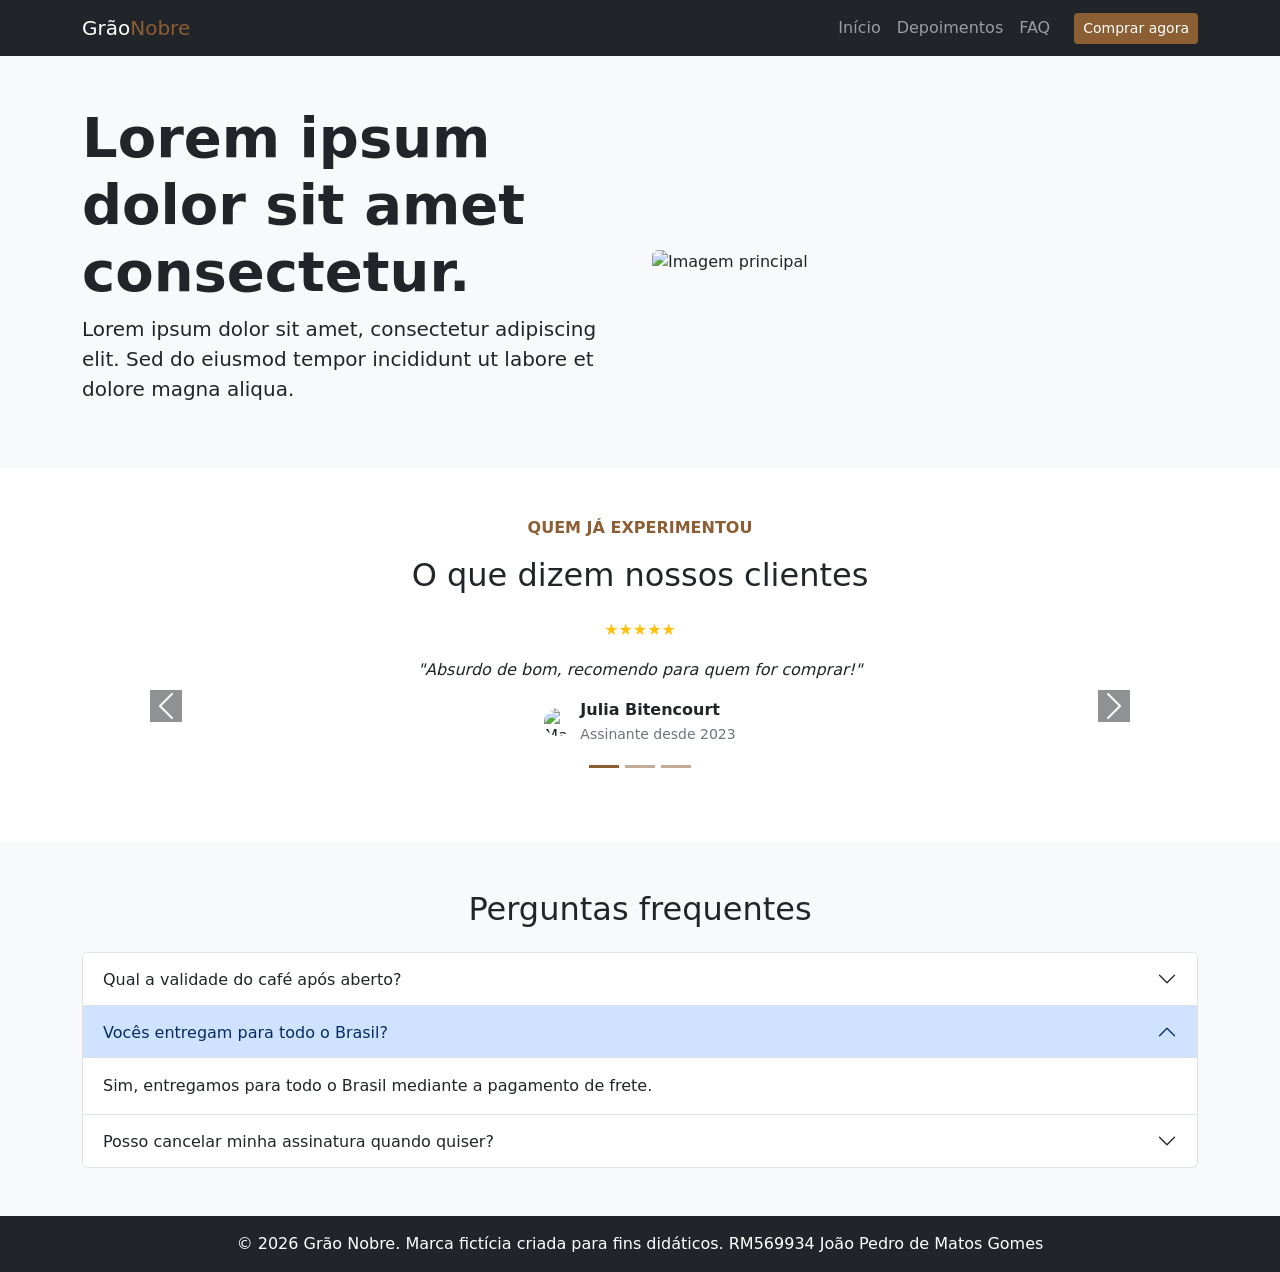
==== index.html @ 816b06cb "Atividade bootstrap frontend" ====
<!DOCTYPE html>
<html lang="pt-BR">
<head>
  <meta charset="UTF-8">
  <meta name="viewport" content="width=device-width, initial-scale=1.0">
  <title>Grão Nobre</title>
  <link href="https://cdn.jsdelivr.net/npm/bootstrap@5.3.3/dist/css/bootstrap.min.css" rel="stylesheet">
  <style>
    .texto-marrom { color: #8b5e34; }
    .botao-marrom { background-color: #8b5e34; color: white; }
    .foto-cliente { width: 28px; height: 28px; }
    .carousel-indicators [data-bs-target] { background-color: #8b5e34; }
  </style>
</head>
<body>

  <nav class="navbar navbar-expand-lg bg-dark navbar-dark">
    <div class="container">
      <a class="navbar-brand" href="#inicio">Grão<span class="texto-marrom">Nobre</span></a>
      <button class="navbar-toggler" data-bs-toggle="collapse" data-bs-target="#menu">
        <span class="navbar-toggler-icon"></span>
      </button>
      <div class="collapse navbar-collapse" id="menu">
        <ul class="navbar-nav ms-auto">
          <li class="nav-item"><a class="nav-link" href="#inicio">Início</a></li>
          <li class="nav-item"><a class="nav-link" href="#depoimentos">Depoimentos</a></li>
          <li class="nav-item"><a class="nav-link" href="#faq">FAQ</a></li>
        </ul>
        <button class="btn botao-marrom btn-sm ms-lg-3" data-bs-toggle="modal" data-bs-target="#modalPedido">Comprar agora</button>
      </div>
    </div>
  </nav>

  <div class="modal fade" id="modalPedido">
    <div class="modal-dialog">
      <div class="modal-content">
        <div class="modal-header">
          <h5 class="modal-title">Faça seu pedido:</h5>
          <button class="btn-close" data-bs-dismiss="modal"></button>
        </div>
        <div class="modal-body">
          <div class="form-check">
            <input class="form-check-input" type="checkbox" id="kit">
            <label class="form-check-label" for="kit">Kit de degustação</label>
          </div>
          <div class="form-check">
            <input class="form-check-input" type="checkbox" id="umPacote">
            <label class="form-check-label" for="umPacote">1 pacote de 250g</label>
          </div>
          <div class="form-check">
            <input class="form-check-input" type="checkbox" id="cincoPacotes">
            <label class="form-check-label" for="cincoPacotes">5 pacotes de 250g</label>
          </div>
        </div>
        <div class="modal-footer">
          <button class="btn btn-primary">Ir para o carrinho</button>
        </div>
      </div>
    </div>
  </div>

  <section id="inicio" class="bg-light py-5">
    <div class="container">
      <div class="row align-items-center">
        <div class="col-md-6">
          <h1 class="display-4 fw-bold">Lorem ipsum dolor sit amet consectetur.</h1>
          <p class="lead">Lorem ipsum dolor sit amet, consectetur adipiscing elit. Sed do eiusmod tempor incididunt ut labore et dolore magna aliqua.</p>
        </div>
        <div class="col-md-6">
          <img src="https://picsum.photos/600/450" class="img-fluid rounded" alt="Imagem principal">
        </div>
      </div>
    </div>
  </section>

  <section id="depoimentos" class="py-5 text-center">
    <div class="container">
      <p class="texto-marrom fw-bold">QUEM JÁ EXPERIMENTOU</p>
      <h2>O que dizem nossos clientes</h2>

      <div id="carrossel" class="carousel slide mt-4">
        <div class="carousel-indicators">
          <button data-bs-target="#carrossel" data-bs-slide-to="0" class="active"></button>
          <button data-bs-target="#carrossel" data-bs-slide-to="1"></button>
          <button data-bs-target="#carrossel" data-bs-slide-to="2"></button>
        </div>
        <div class="carousel-inner pb-5">
          <div class="carousel-item active">
            <p class="text-warning">★★★★★</p>
            <p class="fst-italic">"Absurdo de bom, recomendo para quem for comprar!"</p>
            <div class="d-flex justify-content-center align-items-center gap-2">
              <img src="https://i.pravatar.cc/40?img=47" class="foto-cliente rounded-circle" alt="Marina Alves">
              <div class="text-start">
                <strong class="d-block">Julia Bitencourt</strong>
                <small class="text-secondary">Assinante desde 2023</small>
              </div>
            </div>
          </div>
          <div class="carousel-item">
            <p class="text-warning">★★★</p>
            <p class="fst-italic">"Top demais! Porém queria que fossem mais baratos..."</p>
            <div class="d-flex justify-content-center align-items-center gap-2">
              <img src="https://i.pravatar.cc/40?img=12" class="foto-cliente rounded-circle" alt="Carlos Souza">
              <div class="text-start">
                <strong class="d-block">João Pedro</strong>
                <small class="text-secondary">Assinante desde 2022</small>
              </div>
            </div>
          </div>
          <div class="carousel-item">
            <p class="text-warning">★★★★★</p>
            <p class="fst-italic">"Melhor café do Brasil!"</p>
            <div class="d-flex justify-content-center align-items-center gap-2">
              <img src="https://i.pravatar.cc/40?img=32" class="foto-cliente rounded-circle" alt="Fernanda Lima">
              <div class="text-start">
                <strong class="d-block">Cyntia Sayuri</strong>
                <small class="text-secondary">Assinante desde 2024</small>
              </div>
            </div>
          </div>
        </div>
        <button class="carousel-control-prev" data-bs-target="#carrossel" data-bs-slide="prev">
          <span class="carousel-control-prev-icon bg-dark"></span>
        </button>
        <button class="carousel-control-next" data-bs-target="#carrossel" data-bs-slide="next">
          <span class="carousel-control-next-icon bg-dark"></span>
        </button>
      </div>
    </div>
  </section>

  <section id="faq" class="bg-light py-5">
    <div class="container">
      <h2 class="text-center mb-4">Perguntas frequentes</h2>

      <div class="accordion" id="perguntas">
        <div class="accordion-item">
          <h2 class="accordion-header">
            <button class="accordion-button collapsed" data-bs-toggle="collapse" data-bs-target="#pergunta1">
              Qual a validade do café após aberto?
            </button>
          </h2>
          <div id="pergunta1" class="accordion-collapse collapse" data-bs-parent="#perguntas">
            <div class="accordion-body">No maximo de 30 dias após aberto.</div>
          </div>
        </div>

        <div class="accordion-item">
          <h2 class="accordion-header">
            <button class="accordion-button" data-bs-toggle="collapse" data-bs-target="#pergunta2">
              Vocês entregam para todo o Brasil?
            </button>
          </h2>
          <div id="pergunta2" class="accordion-collapse collapse show" data-bs-parent="#perguntas">
            <div class="accordion-body">Sim, entregamos para todo o Brasil mediante a pagamento de frete.</div>
          </div>
        </div>

        <div class="accordion-item">
          <h2 class="accordion-header">
            <button class="accordion-button collapsed" data-bs-toggle="collapse" data-bs-target="#pergunta3">
              Posso cancelar minha assinatura quando quiser?
            </button>
          </h2>
          <div id="pergunta3" class="accordion-collapse collapse" data-bs-parent="#perguntas">
            <div class="accordion-body">Sim, você pode cancelar sua assinatura a qualquer momento.</div>
          </div>
        </div>
      </div>
    </div>
  </section>

  <footer class="bg-dark text-white text-center py-3">
    © 2026 Grão Nobre. Marca fictícia criada para fins didáticos. RM569934 João Pedro de Matos Gomes
  </footer>

  <script src="https://cdn.jsdelivr.net/npm/bootstrap@5.3.3/dist/js/bootstrap.bundle.min.js"></script>
</body>
</html>
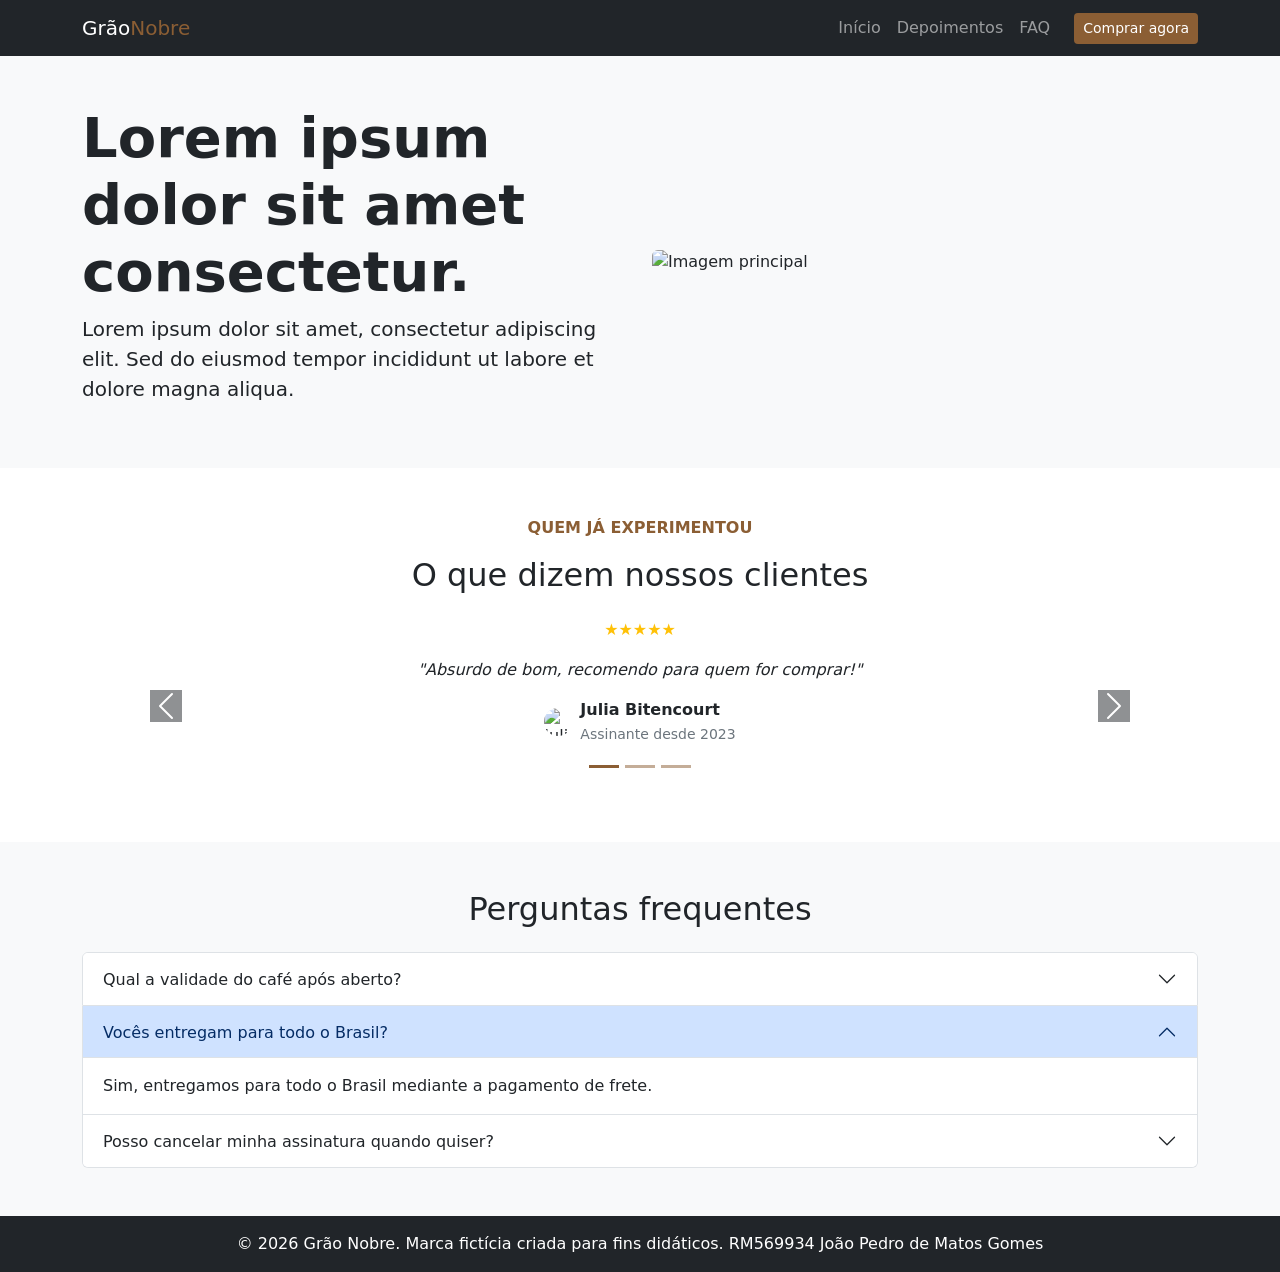
==== commit e3d2802f: "Mudancas de nomes" ====
--- a/index.html
+++ b/index.html
@@ -89,7 +89,7 @@
             <p class="text-warning">★★★★★</p>
             <p class="fst-italic">"Absurdo de bom, recomendo para quem for comprar!"</p>
             <div class="d-flex justify-content-center align-items-center gap-2">
-              <img src="https://i.pravatar.cc/40?img=47" class="foto-cliente rounded-circle" alt="Marina Alves">
+              <img src="https://i.pravatar.cc/40?img=47" class="foto-cliente rounded-circle" alt="Julia Bitencourt">
               <div class="text-start">
                 <strong class="d-block">Julia Bitencourt</strong>
                 <small class="text-secondary">Assinante desde 2023</small>
@@ -100,7 +100,7 @@
             <p class="text-warning">★★★</p>
             <p class="fst-italic">"Top demais! Porém queria que fossem mais baratos..."</p>
             <div class="d-flex justify-content-center align-items-center gap-2">
-              <img src="https://i.pravatar.cc/40?img=12" class="foto-cliente rounded-circle" alt="Carlos Souza">
+              <img src="https://i.pravatar.cc/40?img=12" class="foto-cliente rounded-circle" alt="João Pedro">
               <div class="text-start">
                 <strong class="d-block">João Pedro</strong>
                 <small class="text-secondary">Assinante desde 2022</small>
@@ -111,7 +111,7 @@
             <p class="text-warning">★★★★★</p>
             <p class="fst-italic">"Melhor café do Brasil!"</p>
             <div class="d-flex justify-content-center align-items-center gap-2">
-              <img src="https://i.pravatar.cc/40?img=32" class="foto-cliente rounded-circle" alt="Fernanda Lima">
+              <img src="https://i.pravatar.cc/40?img=32" class="foto-cliente rounded-circle" alt="Cyntia Sayuri">
               <div class="text-start">
                 <strong class="d-block">Cyntia Sayuri</strong>
                 <small class="text-secondary">Assinante desde 2024</small>
